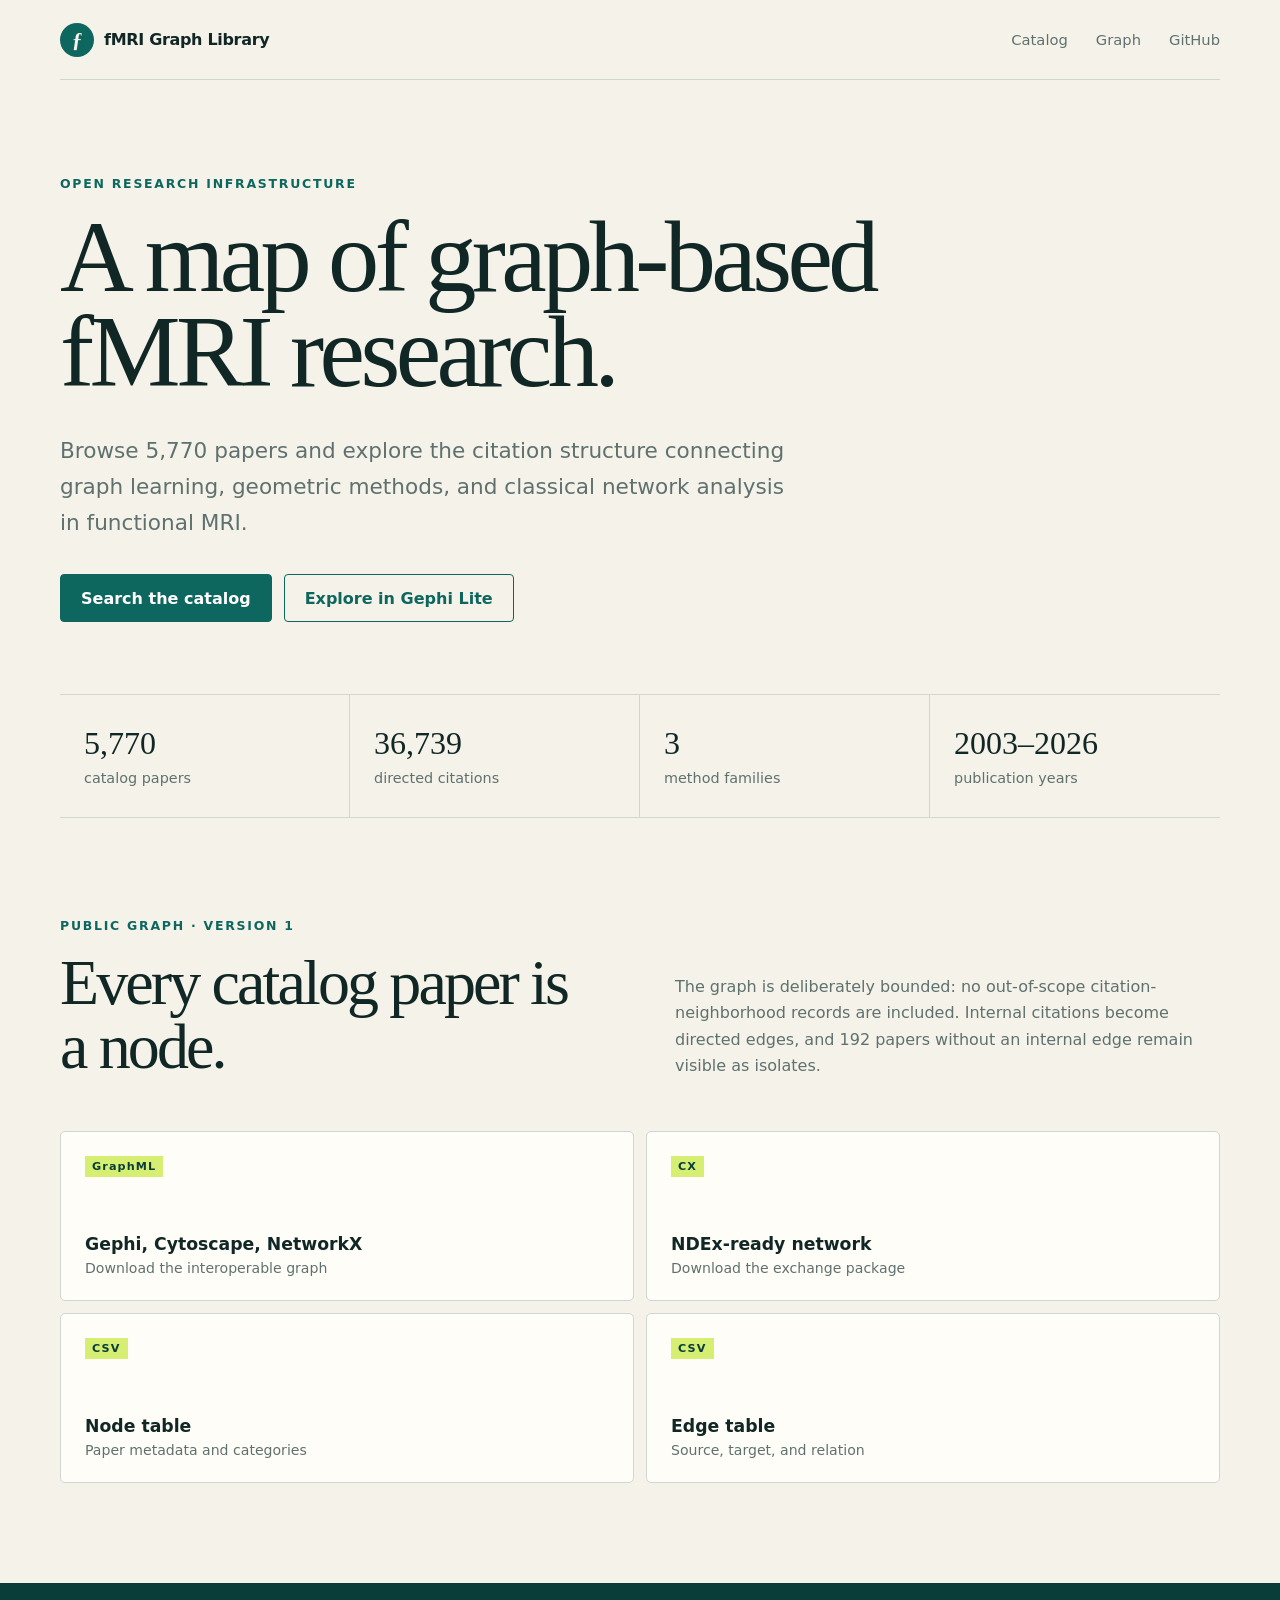
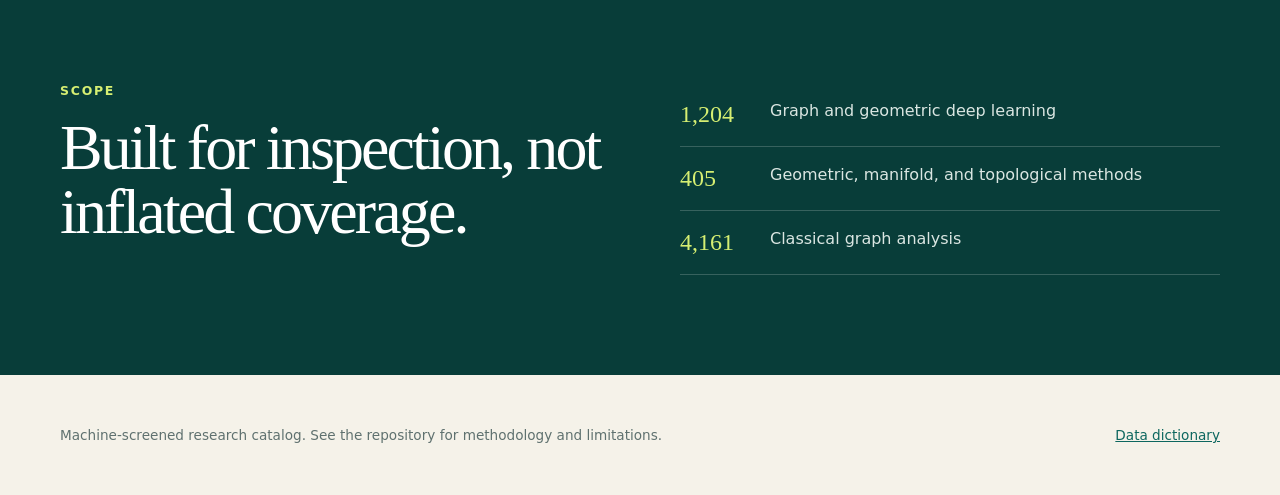
==== site/index.html @ 2a38ed76 "Prepare public website and research graph exports" ====
<!doctype html>
<html lang="en">
<head>
  <meta charset="utf-8">
  <meta name="viewport" content="width=device-width, initial-scale=1">
  <meta name="description" content="A searchable catalog and citation network for graph and geometric learning in functional MRI.">
  <title>fMRI Graph Library</title>
  <link rel="stylesheet" href="styles.css">
</head>
<body>
  <header class="nav shell">
    <a class="brand" href="index.html" aria-label="fMRI Graph Library home">
      <span class="brand-mark" aria-hidden="true">ƒ</span>
      <span>fMRI Graph Library</span>
    </a>
    <nav aria-label="Primary navigation">
      <a href="catalog.html">Catalog</a>
      <a href="#graph">Graph</a>
      <a href="https://github.com/0xMRK95/fmri-graph-library">GitHub</a>
    </nav>
  </header>

  <main>
    <section class="hero shell">
      <p class="eyebrow">Open research infrastructure</p>
      <h1>A map of graph-based<br>fMRI research.</h1>
      <p class="lede">Browse 5,770 papers and explore the citation structure connecting graph learning, geometric methods, and classical network analysis in functional MRI.</p>
      <div class="actions">
        <a class="button primary" href="catalog.html">Search the catalog</a>
        <a class="button secondary" href="https://lite.gephi.org/?file=https%3A%2F%2Fraw.githubusercontent.com%2F0xMRK95%2Ffmri-graph-library%2Fmain%2Fpublic_graph%2Fv1%2Fnetwork.graphml">Explore in Gephi Lite</a>
      </div>
    </section>

    <section class="metrics shell" aria-label="Dataset summary">
      <article><strong>5,770</strong><span>catalog papers</span></article>
      <article><strong>36,739</strong><span>directed citations</span></article>
      <article><strong>3</strong><span>method families</span></article>
      <article><strong>2003–2026</strong><span>publication years</span></article>
    </section>

    <section class="section shell" id="graph">
      <div class="section-heading">
        <p class="eyebrow">Public graph · version 1</p>
        <h2>Every catalog paper is a node.</h2>
        <p>The graph is deliberately bounded: no out-of-scope citation-neighborhood records are included. Internal citations become directed edges, and 192 papers without an internal edge remain visible as isolates.</p>
      </div>
      <div class="format-grid">
        <a class="format" href="data/network.graphml" download>
          <span class="format-tag">GraphML</span>
          <strong>Gephi, Cytoscape, NetworkX</strong>
          <span>Download the interoperable graph</span>
        </a>
        <a class="format" href="data/network.cx" download>
          <span class="format-tag">CX</span>
          <strong>NDEx-ready network</strong>
          <span>Download the exchange package</span>
        </a>
        <a class="format" href="data/nodes.csv" download>
          <span class="format-tag">CSV</span>
          <strong>Node table</strong>
          <span>Paper metadata and categories</span>
        </a>
        <a class="format" href="data/edges.csv" download>
          <span class="format-tag">CSV</span>
          <strong>Edge table</strong>
          <span>Source, target, and relation</span>
        </a>
      </div>
    </section>

    <section class="section contrast">
      <div class="shell split">
        <div>
          <p class="eyebrow">Scope</p>
          <h2>Built for inspection, not inflated coverage.</h2>
        </div>
        <div class="scope-list">
          <p><span>1,204</span> Graph and geometric deep learning</p>
          <p><span>405</span> Geometric, manifold, and topological methods</p>
          <p><span>4,161</span> Classical graph analysis</p>
        </div>
      </div>
    </section>
  </main>

  <footer class="shell footer">
    <p>Machine-screened research catalog. See the repository for methodology and limitations.</p>
    <a href="https://github.com/0xMRK95/fmri-graph-library/blob/main/docs/DATA_DICTIONARY.md">Data dictionary</a>
  </footer>
</body>
</html>
---- site/styles.css ----
:root {
  --ink: #102725;
  --muted: #5f716f;
  --paper: #f5f2e9;
  --panel: #fffdf7;
  --teal: #0d675f;
  --teal-dark: #083d39;
  --lime: #d6ef72;
  --line: #ced8d1;
  font-family: Inter, ui-sans-serif, system-ui, -apple-system, BlinkMacSystemFont, "Segoe UI", sans-serif;
  color: var(--ink);
  background: var(--paper);
  font-synthesis: none;
}

* { box-sizing: border-box; }
body { margin: 0; min-height: 100vh; }
a { color: inherit; }
.shell { width: min(1160px, calc(100% - 40px)); margin-inline: auto; }
.nav { min-height: 80px; display: flex; align-items: center; justify-content: space-between; border-bottom: 1px solid var(--line); }
.brand { display: inline-flex; align-items: center; gap: 10px; font-weight: 760; text-decoration: none; letter-spacing: -.02em; }
.brand-mark { display: grid; place-items: center; width: 34px; height: 34px; border-radius: 50%; color: var(--paper); background: var(--teal); font-family: Georgia, serif; font-size: 22px; }
nav { display: flex; gap: 28px; }
nav a { color: var(--muted); text-decoration: none; font-size: .92rem; }
nav a:hover, nav a[aria-current="page"] { color: var(--teal); }
.hero { padding: 96px 0 72px; }
.eyebrow { margin: 0 0 18px; color: var(--teal); font-size: .78rem; font-weight: 800; letter-spacing: .14em; text-transform: uppercase; }
h1, h2 { margin: 0; font-family: Georgia, "Times New Roman", serif; font-weight: 500; letter-spacing: -.045em; }
h1 { max-width: 900px; font-size: clamp(3.4rem, 8vw, 7.4rem); line-height: .93; }
h2 { font-size: clamp(2.3rem, 5vw, 4.2rem); line-height: 1; }
.lede { max-width: 740px; margin: 34px 0; color: var(--muted); font-size: clamp(1.05rem, 2vw, 1.35rem); line-height: 1.65; }
.actions { display: flex; flex-wrap: wrap; gap: 12px; }
.button { display: inline-flex; min-height: 48px; align-items: center; justify-content: center; padding: 0 20px; border: 1px solid var(--teal); border-radius: 4px; font-weight: 700; text-decoration: none; }
.button.primary { color: white; background: var(--teal); }
.button.secondary { color: var(--teal); }
.button:hover { transform: translateY(-1px); }
.metrics { display: grid; grid-template-columns: repeat(4, 1fr); border-block: 1px solid var(--line); }
.metrics article { padding: 30px 24px; border-right: 1px solid var(--line); }
.metrics article:last-child { border: 0; }
.metrics strong { display: block; margin-bottom: 6px; font-family: Georgia, serif; font-size: 2rem; font-weight: 500; }
.metrics span { color: var(--muted); font-size: .9rem; }
.section { padding-block: 100px; }
.section-heading { display: grid; grid-template-columns: 1fr 1fr; column-gap: 70px; align-items: end; }
.section-heading .eyebrow { grid-column: 1 / -1; }
.section-heading p:last-child { margin: 0; color: var(--muted); line-height: 1.65; }
.format-grid { display: grid; grid-template-columns: repeat(2, 1fr); gap: 12px; margin-top: 52px; }
.format { min-height: 170px; display: flex; flex-direction: column; padding: 24px; border: 1px solid var(--line); border-radius: 5px; background: var(--panel); text-decoration: none; }
.format:hover { border-color: var(--teal); }
.format-tag { align-self: flex-start; padding: 4px 7px; color: var(--teal-dark); background: var(--lime); font-size: .7rem; font-weight: 850; letter-spacing: .1em; }
.format strong { margin-top: auto; font-size: 1.08rem; }
.format span:last-child { margin-top: 6px; color: var(--muted); font-size: .88rem; }
.contrast { color: white; background: var(--teal-dark); }
.contrast .eyebrow { color: var(--lime); }
.split { display: grid; grid-template-columns: 1fr 1fr; gap: 80px; }
.scope-list p { display: grid; grid-template-columns: 90px 1fr; margin: 0; padding: 18px 0; border-bottom: 1px solid #ffffff30; color: #dae6e2; }
.scope-list span { color: var(--lime); font-family: Georgia, serif; font-size: 1.5rem; }
.footer { min-height: 120px; display: flex; align-items: center; justify-content: space-between; gap: 20px; color: var(--muted); font-size: .85rem; }
.footer a { color: var(--teal); }

.catalog-main { padding: 72px 0 100px; }
.catalog-main h1 { font-size: clamp(3rem, 6vw, 5.5rem); }
.catalog-intro { max-width: 680px; color: var(--muted); line-height: 1.6; }
.search-panel { margin: 45px 0 26px; padding: 24px; border: 1px solid var(--line); background: var(--panel); }
.search-panel label { display: block; margin-bottom: 9px; font-size: .78rem; font-weight: 800; letter-spacing: .09em; text-transform: uppercase; }
input, select, button { font: inherit; }
input[type="search"] { width: 100%; min-height: 54px; padding: 0 15px; border: 1px solid #9cafaa; border-radius: 3px; background: white; color: var(--ink); font-size: 1.05rem; }
.filters { display: grid; grid-template-columns: 2fr 1fr; gap: 12px; margin-top: 12px; }
select { min-height: 44px; padding: 0 12px; border: 1px solid #b5c3bf; background: white; color: var(--ink); }
.results-meta { display: flex; justify-content: space-between; padding: 12px 0; color: var(--muted); font-size: .87rem; }
.results { border-top: 1px solid var(--line); }
.paper { padding: 19px 4px; border-bottom: 1px solid var(--line); }
.paper-title { color: var(--ink); font-family: Georgia, serif; font-size: 1.1rem; line-height: 1.4; text-decoration-thickness: 1px; text-underline-offset: 3px; }
.paper a:hover { color: var(--teal); }
.paper p { margin: 7px 0 0; color: var(--muted); font-size: .84rem; }
.pagination { display: flex; justify-content: flex-end; gap: 8px; margin-top: 24px; }
.pagination button { padding: 10px 16px; border: 1px solid var(--teal); border-radius: 3px; color: var(--teal); background: transparent; cursor: pointer; }
.pagination button:disabled { opacity: .35; cursor: default; }

@media (max-width: 760px) {
  .shell { width: min(100% - 24px, 1160px); }
  .nav { min-height: 66px; }
  .brand span:last-child { display: none; }
  nav { gap: 16px; }
  .hero { padding-top: 64px; }
  .metrics { grid-template-columns: 1fr 1fr; }
  .metrics article:nth-child(2) { border-right: 0; }
  .metrics article:nth-child(-n+2) { border-bottom: 1px solid var(--line); }
  .section-heading, .split { grid-template-columns: 1fr; gap: 28px; }
  .format-grid { grid-template-columns: 1fr; }
  .filters { grid-template-columns: 1fr; }
  .footer { align-items: flex-start; flex-direction: column; justify-content: center; }
}
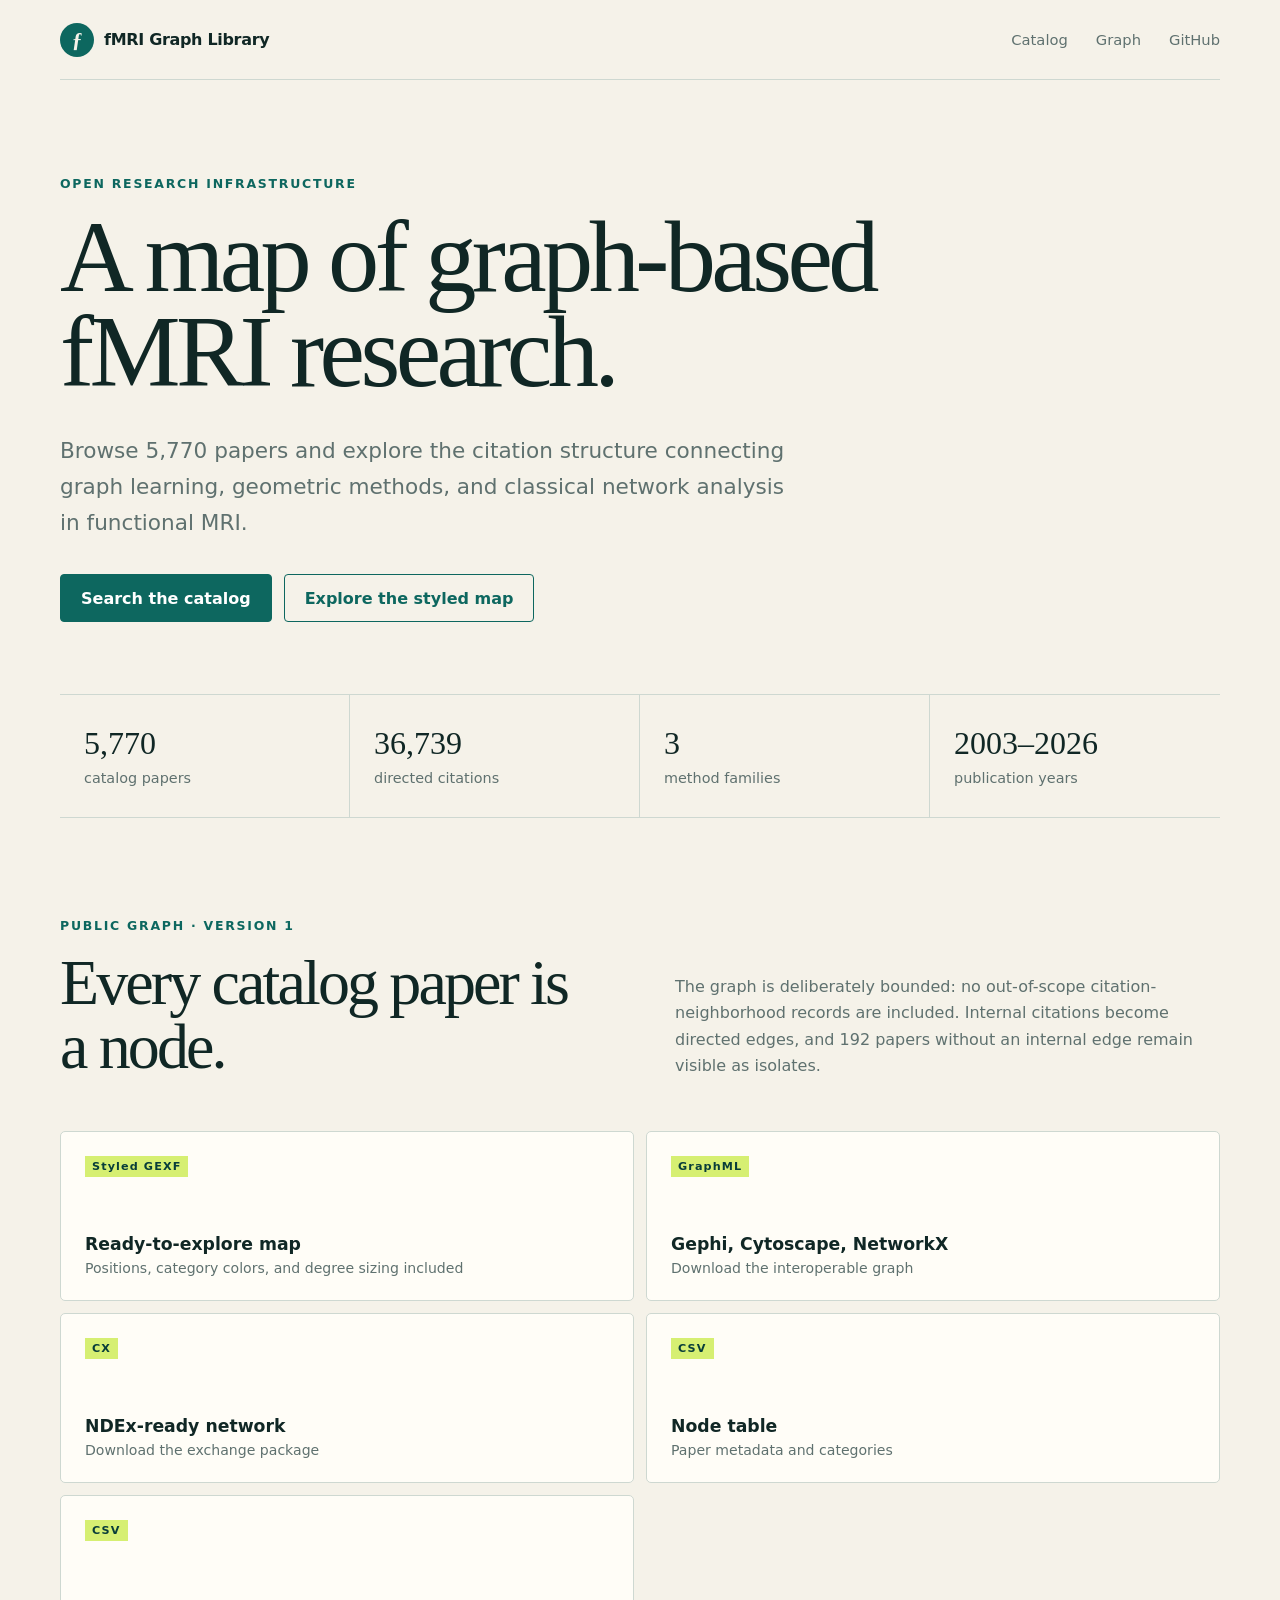
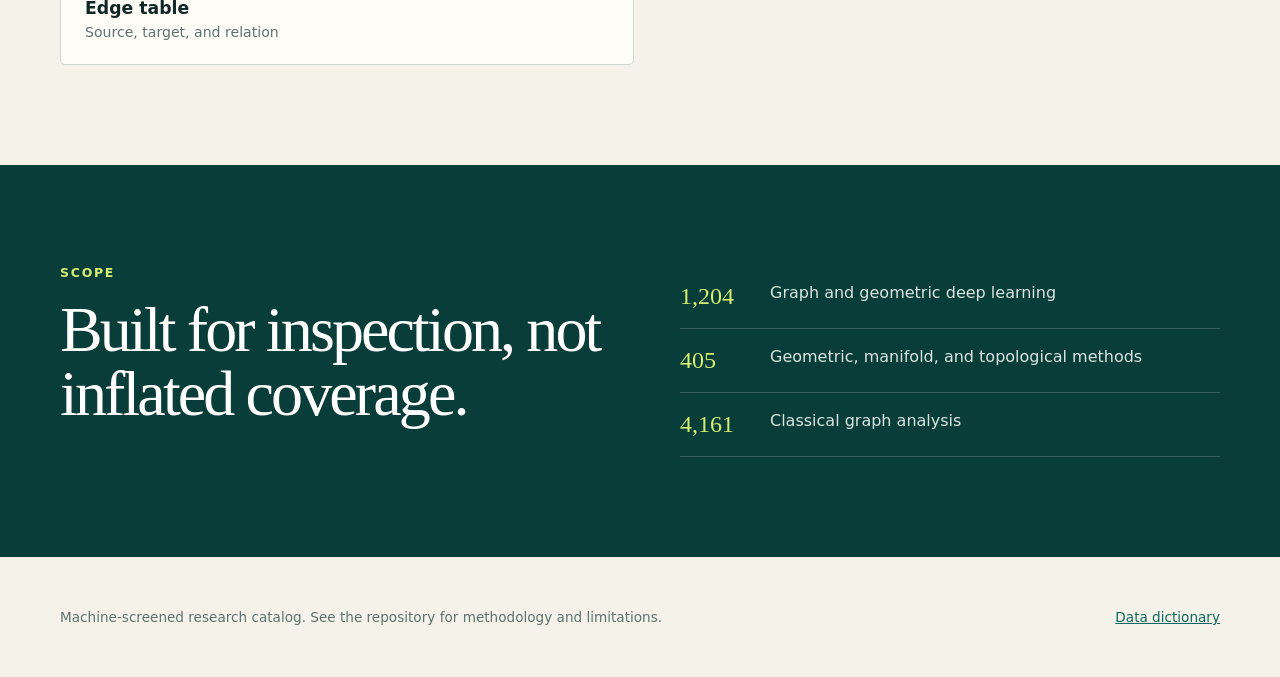
==== commit e67eda0d: "Add a styled precomputed citation map" ====
--- a/site/index.html
+++ b/site/index.html
@@ -27,7 +27,7 @@
       <p class="lede">Browse 5,770 papers and explore the citation structure connecting graph learning, geometric methods, and classical network analysis in functional MRI.</p>
       <div class="actions">
         <a class="button primary" href="catalog.html">Search the catalog</a>
-        <a class="button secondary" href="https://lite.gephi.org/?file=https%3A%2F%2Fraw.githubusercontent.com%2F0xMRK95%2Ffmri-graph-library%2Fmain%2Fpublic_graph%2Fv1%2Fnetwork.graphml">Explore in Gephi Lite</a>
+        <a class="button secondary" href="https://lite.gephi.org/?file=https%3A%2F%2Fraw.githubusercontent.com%2F0xMRK95%2Ffmri-graph-library%2Fmain%2Fpublic_graph%2Fv1%2Fnetwork.gexf">Explore the styled map</a>
       </div>
     </section>
 
@@ -45,6 +45,11 @@
         <p>The graph is deliberately bounded: no out-of-scope citation-neighborhood records are included. Internal citations become directed edges, and 192 papers without an internal edge remain visible as isolates.</p>
       </div>
       <div class="format-grid">
+        <a class="format" href="data/network.gexf" download>
+          <span class="format-tag">Styled GEXF</span>
+          <strong>Ready-to-explore map</strong>
+          <span>Positions, category colors, and degree sizing included</span>
+        </a>
         <a class="format" href="data/network.graphml" download>
           <span class="format-tag">GraphML</span>
           <strong>Gephi, Cytoscape, NetworkX</strong>
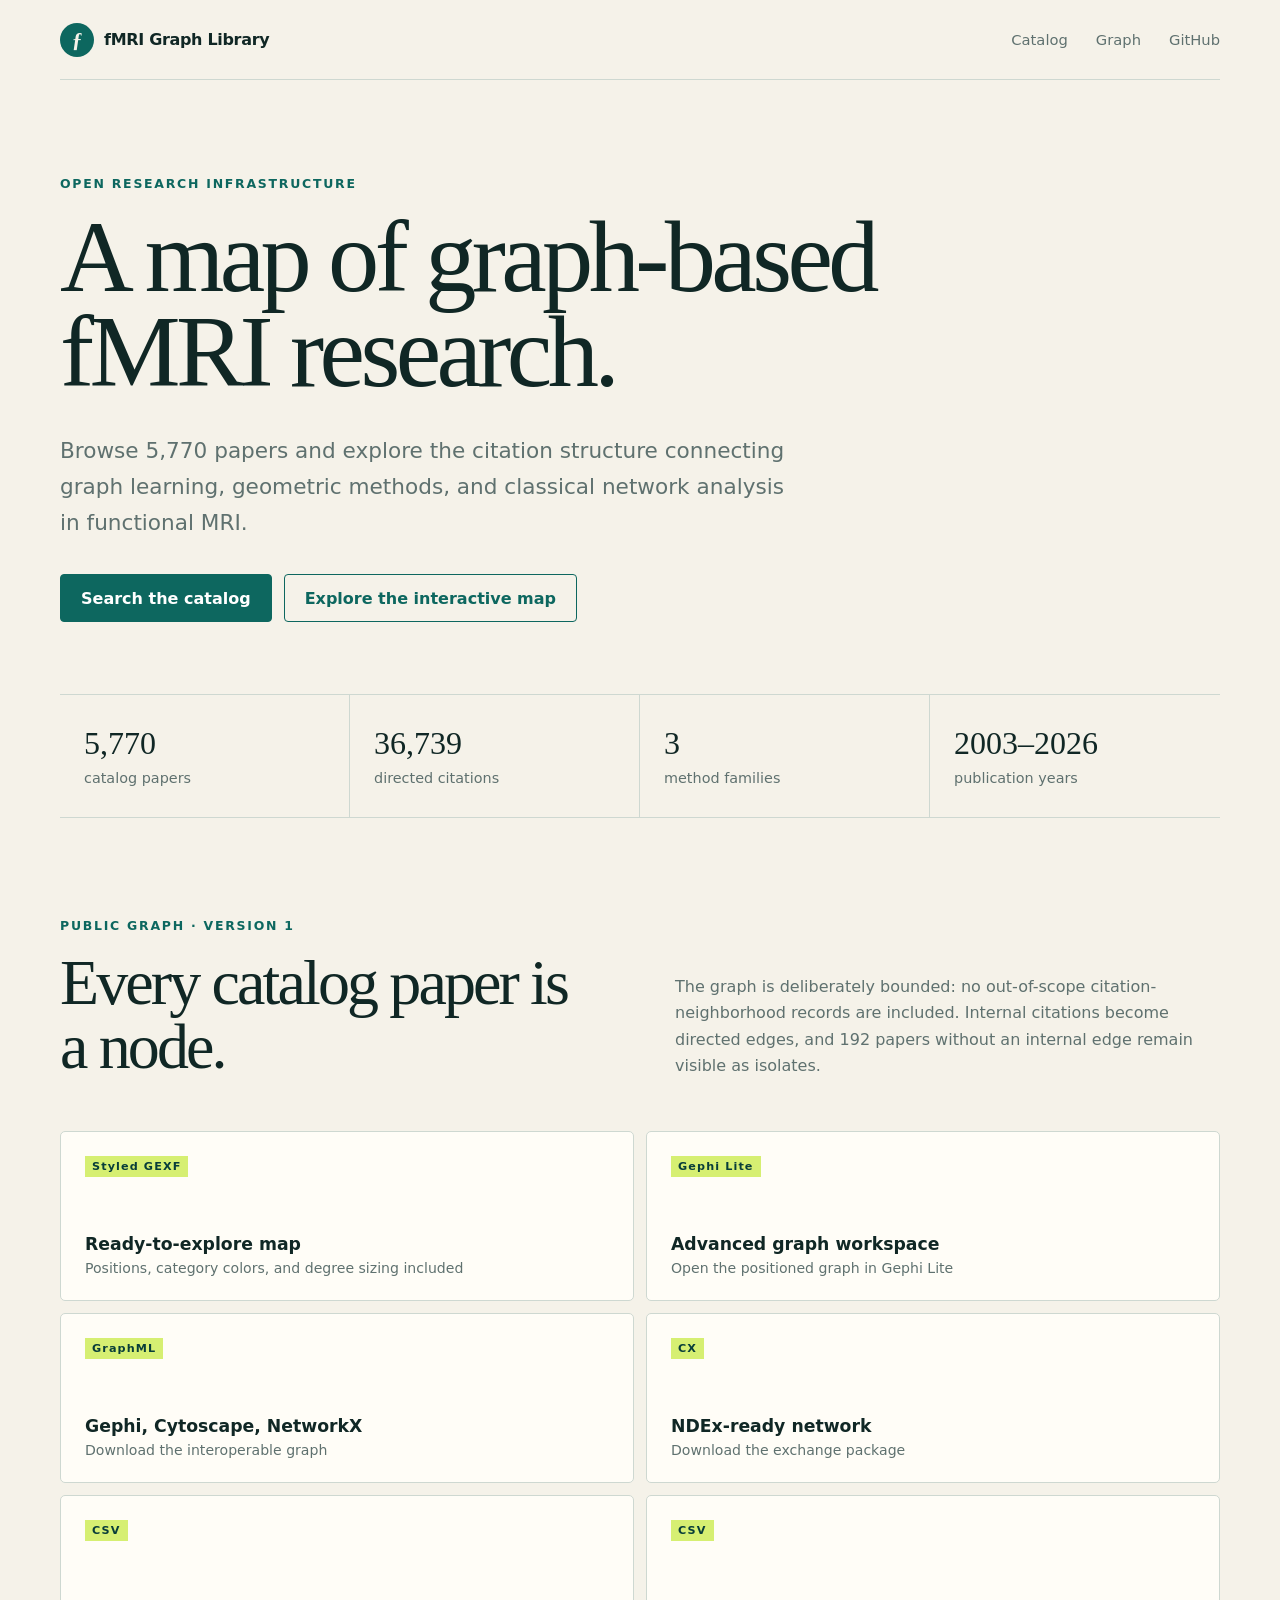
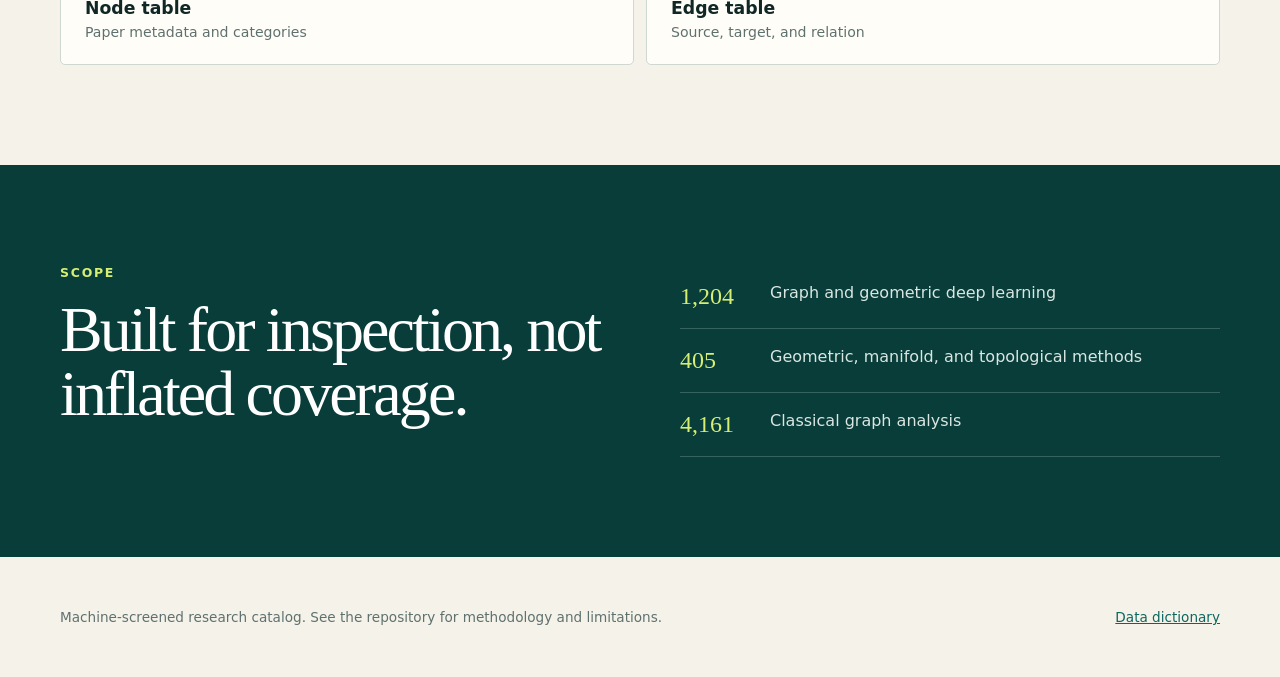
==== commit ceef2059: "Add a first-class interactive citation map" ====
--- a/site/index.html
+++ b/site/index.html
@@ -27,7 +27,7 @@
       <p class="lede">Browse 5,770 papers and explore the citation structure connecting graph learning, geometric methods, and classical network analysis in functional MRI.</p>
       <div class="actions">
         <a class="button primary" href="catalog.html">Search the catalog</a>
-        <a class="button secondary" href="https://lite.gephi.org/?file=https%3A%2F%2Fraw.githubusercontent.com%2F0xMRK95%2Ffmri-graph-library%2Fmain%2Fpublic_graph%2Fv1%2Fnetwork.gexf">Explore the styled map</a>
+        <a class="button secondary" href="map.html">Explore the interactive map</a>
       </div>
     </section>
 
@@ -49,6 +49,11 @@
           <span class="format-tag">Styled GEXF</span>
           <strong>Ready-to-explore map</strong>
           <span>Positions, category colors, and degree sizing included</span>
+        </a>
+        <a class="format" href="https://lite.gephi.org/?file=https%3A%2F%2Fraw.githubusercontent.com%2F0xMRK95%2Ffmri-graph-library%2Fmain%2Fpublic_graph%2Fv1%2Fnetwork.gexf">
+          <span class="format-tag">Gephi Lite</span>
+          <strong>Advanced graph workspace</strong>
+          <span>Open the positioned graph in Gephi Lite</span>
         </a>
         <a class="format" href="data/network.graphml" download>
           <span class="format-tag">GraphML</span>
